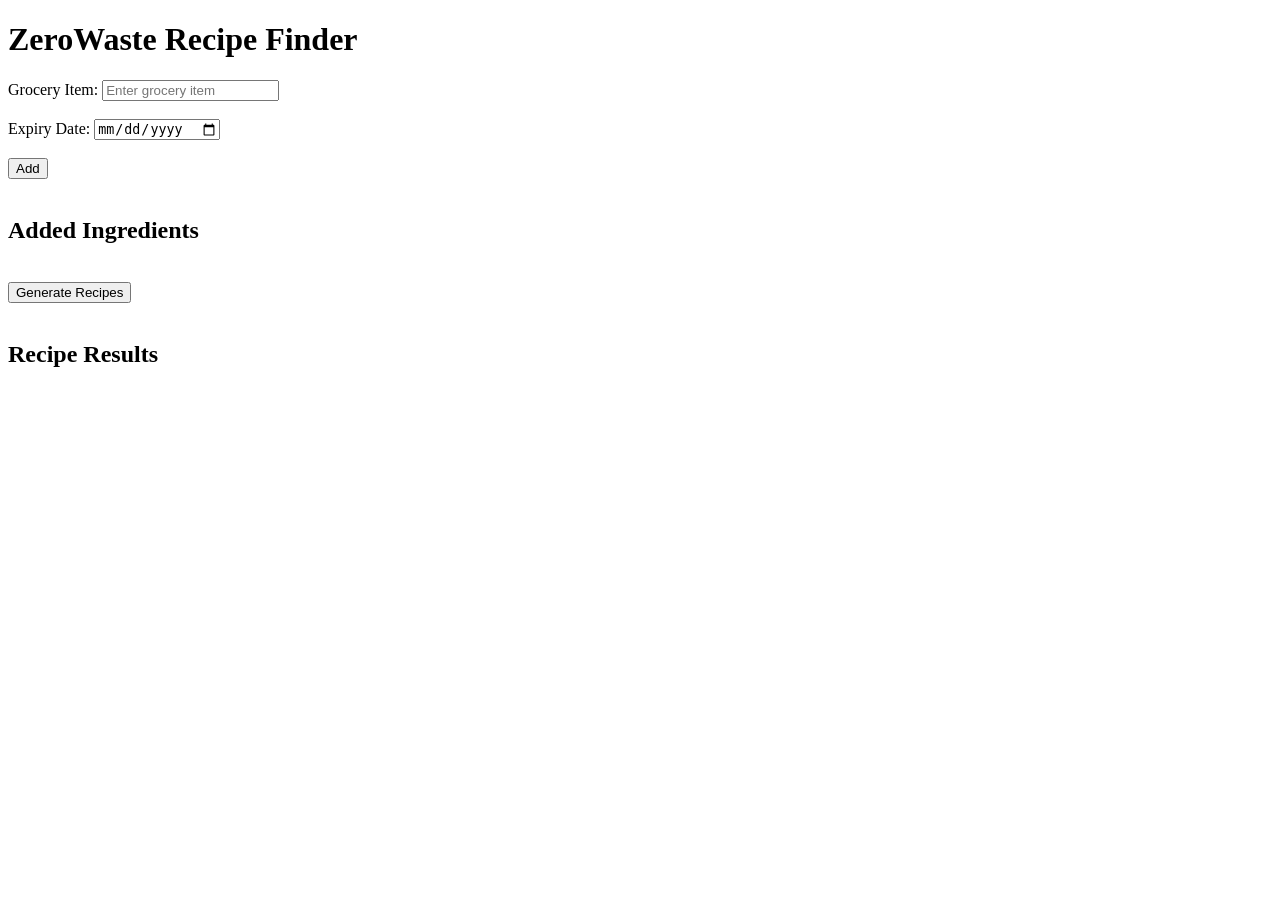
==== index.html @ d617ac3c "Bug fixing Fixed issue where delete button is unavailable after saving an edit  Added instructions t" ====
<!DOCTYPE html>
<html lang="en">
<head>
    <meta charset="UTF-8">
    <meta name="viewport" content="width=device-width, initial-scale=1.0">
    <script src="script.js" defer></script> 
    <title>ZeroWaste</title>
</head>
<body>
    <h1>ZeroWaste Recipe Finder</h1>

    <label for="grocery-item">Grocery Item:</label>
    <input type="text" id="grocery-item" placeholder="Enter grocery item">
    <br><br>

    <label for="expiry-date">Expiry Date:</label>
    <input type="date" id="expiry-date">
    <br><br>

    <button onclick="addItemToList()">Add</button>
    <br><br>

    <h2>Added Ingredients</h2>
    <ul id="added-items">
        <!-- Ingredients will be dynamically added here -->
    </ul>
    <br>

    <button onclick="apiCall()">Generate Recipes</button>
    <br><br>

    <h2>Recipe Results</h2>
    <div id="recipe-results">
        <!-- Recipes will be dynamically added here -->
    </div>
</body>
</html>
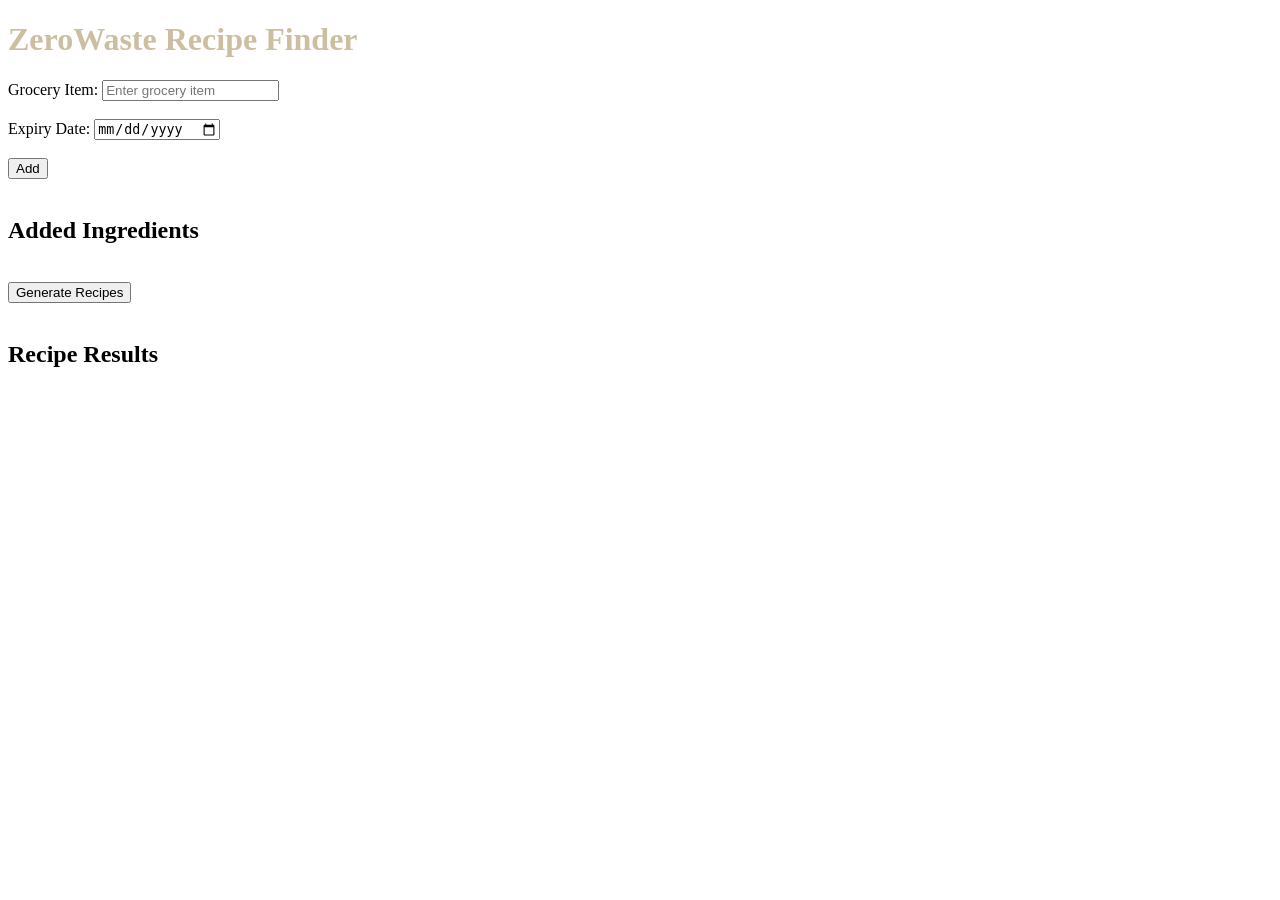
==== commit a47c4beb: "Removed Instructions, started CSS" ====
--- a/index.html
+++ b/index.html
@@ -4,6 +4,7 @@
     <meta charset="UTF-8">
     <meta name="viewport" content="width=device-width, initial-scale=1.0">
     <script src="script.js" defer></script> 
+    <link rel="stylesheet" href="style.css">
     <title>ZeroWaste</title>
 </head>
 <body>
--- a/style.css
+++ b/style.css
@@ -0,0 +1,3 @@
+h1{
+    color: #CCBEA1
+}
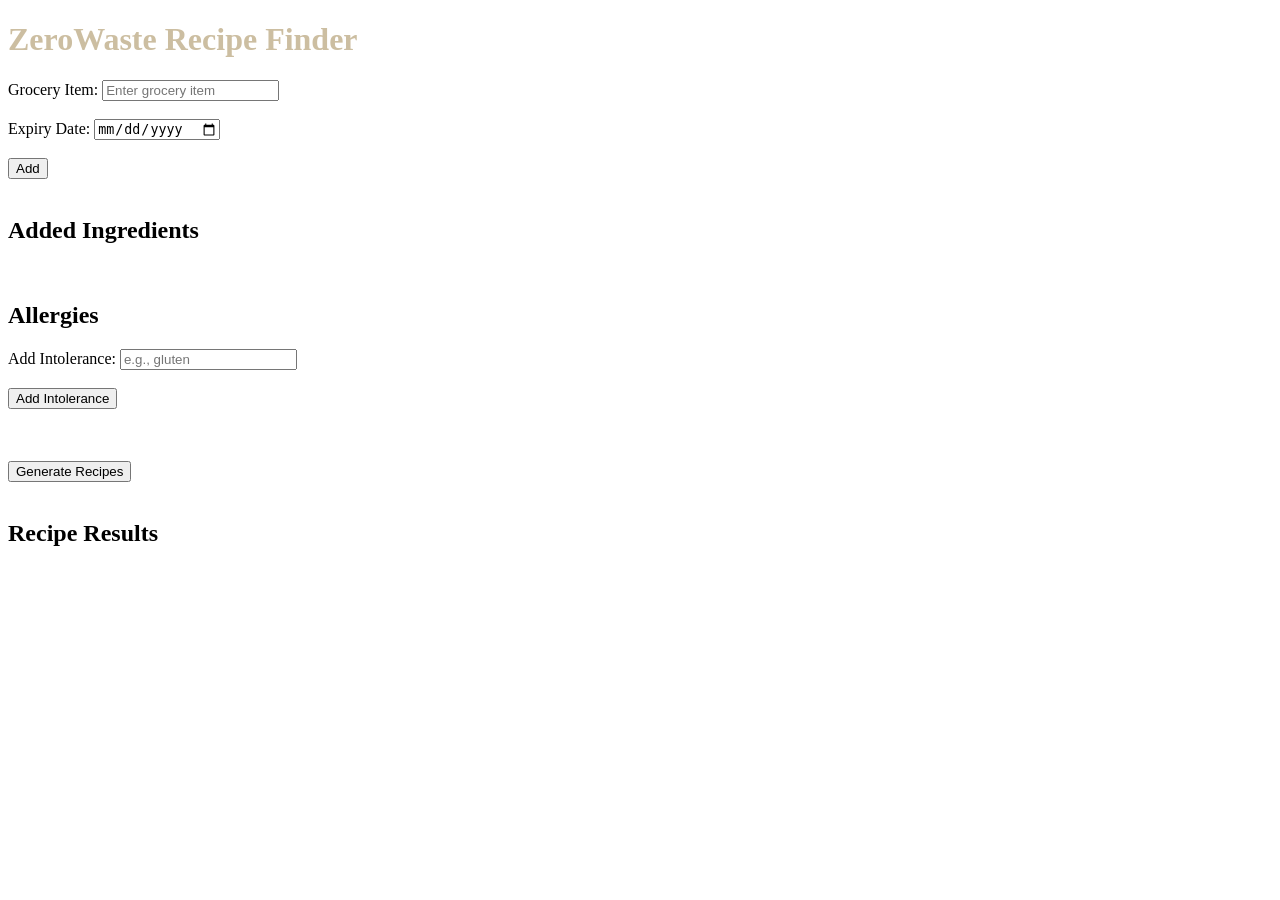
==== commit 3eeb5153: "Added intolerance/allergy button" ====
--- a/index.html
+++ b/index.html
@@ -22,17 +22,24 @@
     <br><br>
 
     <h2>Added Ingredients</h2>
-    <ul id="added-items">
-        <!-- Ingredients will be dynamically added here -->
-    </ul>
+    <ul id="added-items"></ul>
+    <br>
+
+    <h2>Allergies</h2>
+    <label for="intolerance-item">Add Intolerance:</label>
+    <input type="text" id="intolerance-item" placeholder="e.g., gluten">
+    <br><br>
+
+    <button onclick="addIntolerance()">Add Intolerance</button>
+    <br><br>
+
+    <ul id="intolerances-list"></ul>
     <br>
 
     <button onclick="apiCall()">Generate Recipes</button>
     <br><br>
 
     <h2>Recipe Results</h2>
-    <div id="recipe-results">
-        <!-- Recipes will be dynamically added here -->
-    </div>
+    <div id="recipe-results"></div>
 </body>
 </html>
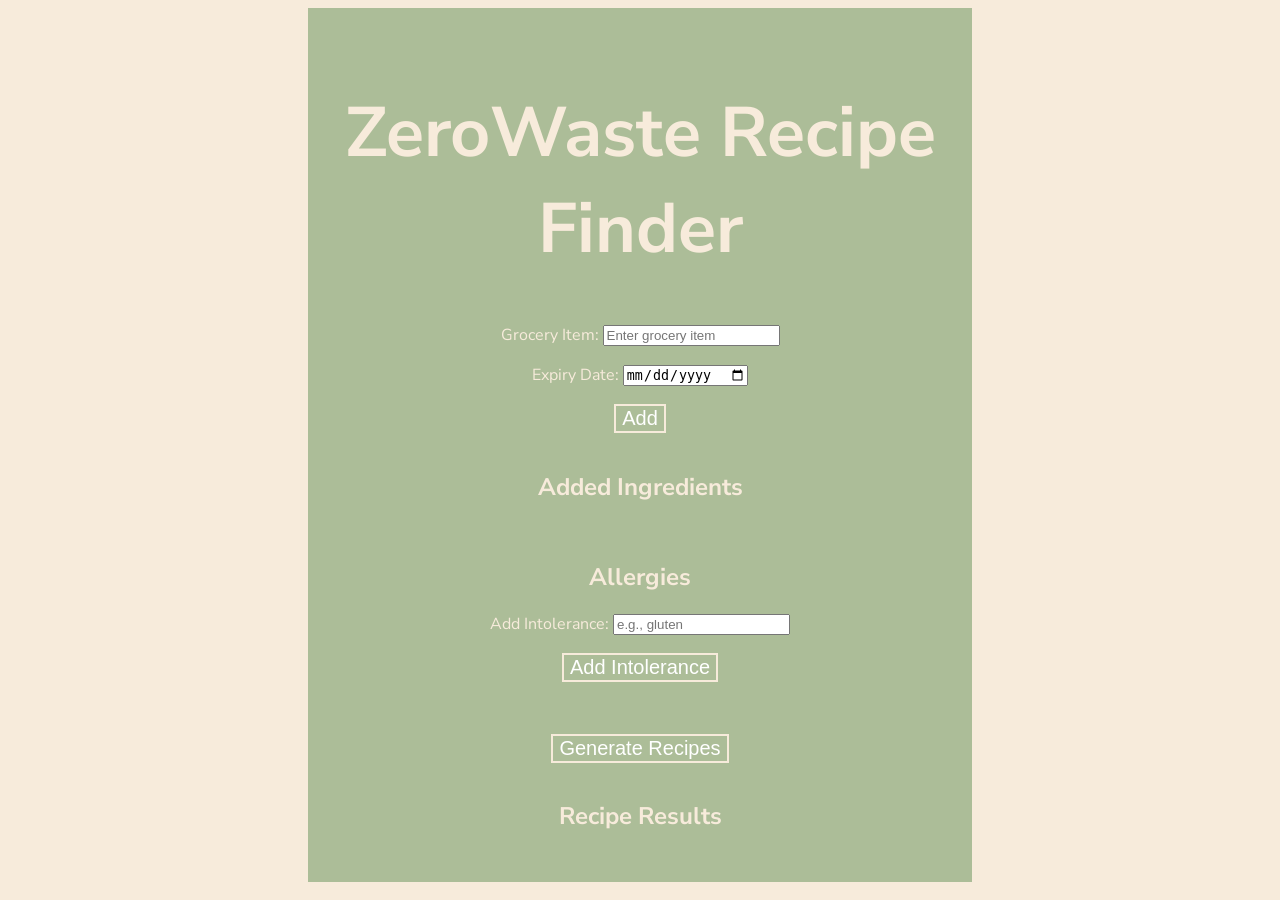
==== commit 95ecdc0f: "CSS" ====
--- a/index.html
+++ b/index.html
@@ -5,41 +5,48 @@
     <meta name="viewport" content="width=device-width, initial-scale=1.0">
     <script src="script.js" defer></script> 
     <link rel="stylesheet" href="style.css">
+    <link rel="preconnect" href="https://fonts.googleapis.com">
+    <link rel="preconnect" href="https://fonts.gstatic.com" crossorigin>
+    <link href="https://fonts.googleapis.com/css2?family=Inter:wght@100..900&family=Nunito+Sans:ital,opsz,wght@0,6..12,200..1000;1,6..12,200..1000&display=swap" rel="stylesheet">
     <title>ZeroWaste</title>
 </head>
 <body>
-    <h1>ZeroWaste Recipe Finder</h1>
+<div class="recipe-container">
+    <h1 class="text" style="font-size: 70px;">ZeroWaste Recipe Finder</h1>
 
-    <label for="grocery-item">Grocery Item:</label>
+    <label for="grocery-item" class="text">Grocery Item:</label>
     <input type="text" id="grocery-item" placeholder="Enter grocery item">
     <br><br>
 
-    <label for="expiry-date">Expiry Date:</label>
+    <label for="expiry-date" class="text">Expiry Date:</label>
     <input type="date" id="expiry-date">
     <br><br>
 
-    <button onclick="addItemToList()">Add</button>
+    <button onclick="addItemToList()" class="button">Add</button>
     <br><br>
 
-    <h2>Added Ingredients</h2>
+    <h2 class="text">Added Ingredients</h2>
     <ul id="added-items"></ul>
     <br>
 
-    <h2>Allergies</h2>
-    <label for="intolerance-item">Add Intolerance:</label>
+    <h2 class="text">Allergies</h2>
+    <label for="intolerance-item" class="text">Add Intolerance:</label>
     <input type="text" id="intolerance-item" placeholder="e.g., gluten">
     <br><br>
 
-    <button onclick="addIntolerance()">Add Intolerance</button>
+    <button onclick="addIntolerance()" class="button">Add Intolerance</button>
     <br><br>
 
     <ul id="intolerances-list"></ul>
     <br>
 
-    <button onclick="apiCall()">Generate Recipes</button>
+    <button onclick="apiCall()" class="button">Generate Recipes</button>
     <br><br>
 
-    <h2>Recipe Results</h2>
-    <div id="recipe-results"></div>
+    <h2 class="text">Recipe Results</h2>
+    <div id="recipe-results">
+        <!-- Recipes will be dynamically added here -->
+    </div>
+</div>
 </body>
 </html>
--- a/style.css
+++ b/style.css
@@ -1,3 +1,30 @@
-h1{
-    color: #CCBEA1
+.text{
+    color: #f7ebdb;
+    font-family: "Nunito Sans", sans-serif;
+}
+
+body{
+    background-color: #f7ebdb;
+}
+
+.button{
+    background-color: #acbd98;
+    color: white;
+    border: 2px solid #f7ebdb;
+    font-size: 20px;
+}
+
+.button:hover{
+    background-color: #f7ebdb;
+    color: #acbd98;
+}
+
+.recipe-container{
+    text-align: center;
+    background-color: #acbd98;
+    padding: 30px;
+    margin-right: 300px;
+    margin-left: 300px;
+    margin-top: 0px;
+    margin-bottom: 0px;
 }
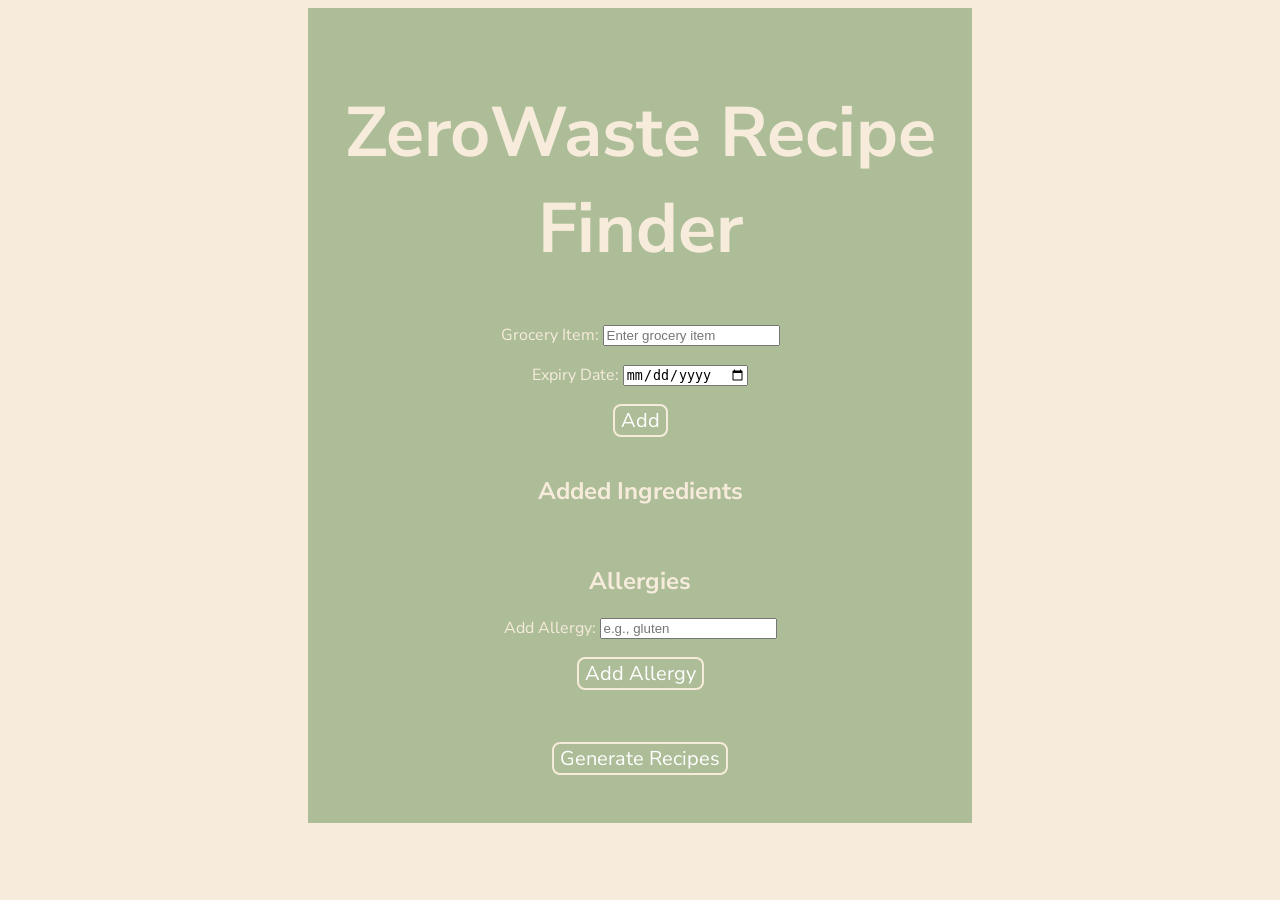
==== commit 686f6df9: "Changed API key" ====
--- a/index.html
+++ b/index.html
@@ -30,11 +30,11 @@
     <br>
 
     <h2 class="text">Allergies</h2>
-    <label for="intolerance-item" class="text">Add Intolerance:</label>
+    <label for="intolerance-item" class="text">Add Allergy:</label>
     <input type="text" id="intolerance-item" placeholder="e.g., gluten">
     <br><br>
 
-    <button onclick="addIntolerance()" class="button">Add Intolerance</button>
+    <button onclick="addIntolerance()" class="button">Add Allergy</button>
     <br><br>
 
     <ul id="intolerances-list"></ul>
@@ -43,7 +43,6 @@
     <button onclick="apiCall()" class="button">Generate Recipes</button>
     <br><br>
 
-    <h2 class="text">Recipe Results</h2>
     <div id="recipe-results">
         <!-- Recipes will be dynamically added here -->
     </div>
--- a/style.css
+++ b/style.css
@@ -11,7 +11,10 @@
     background-color: #acbd98;
     color: white;
     border: 2px solid #f7ebdb;
+    font-family: "Nunito Sans", sans-serif;
     font-size: 20px;
+    border-radius: 8px;
+
 }
 
 .button:hover{
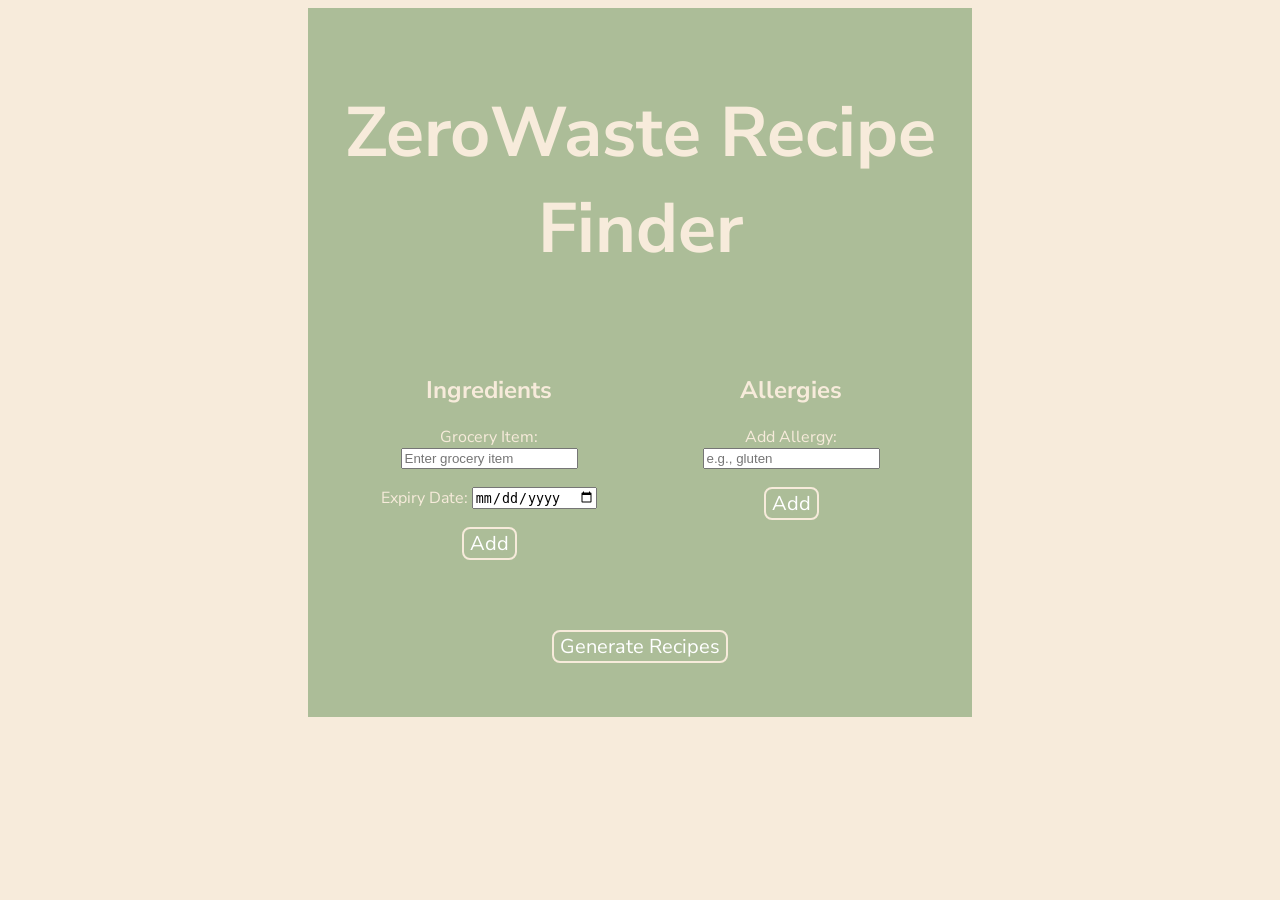
==== commit 45868387: "Big changes" ====
--- a/index.html
+++ b/index.html
@@ -14,31 +14,38 @@
 <div class="recipe-container">
     <h1 class="text" style="font-size: 70px;">ZeroWaste Recipe Finder</h1>
 
-    <label for="grocery-item" class="text">Grocery Item:</label>
-    <input type="text" id="grocery-item" placeholder="Enter grocery item">
-    <br><br>
+    <div class="box-wrapper">
+        <div class="box">
 
-    <label for="expiry-date" class="text">Expiry Date:</label>
-    <input type="date" id="expiry-date">
-    <br><br>
+            <h2 class="text">Ingredients</h2>
 
-    <button onclick="addItemToList()" class="button">Add</button>
-    <br><br>
+            <label for="grocery-item" class="text">Grocery Item:</label>
+            <input type="text" id="grocery-item" placeholder="Enter grocery item">
+            <br><br>
 
-    <h2 class="text">Added Ingredients</h2>
-    <ul id="added-items"></ul>
-    <br>
+            <label for="expiry-date" class="text">Expiry Date:</label>
+            <input type="date" id="expiry-date">
+            <br><br>
 
-    <h2 class="text">Allergies</h2>
-    <label for="intolerance-item" class="text">Add Allergy:</label>
-    <input type="text" id="intolerance-item" placeholder="e.g., gluten">
-    <br><br>
+            <button onclick="addItemToList()" class="button">Add</button>
+            <br><br>
 
-    <button onclick="addIntolerance()" class="button">Add Allergy</button>
-    <br><br>
+            <ul id="added-items"></ul>
+        </div>      
 
-    <ul id="intolerances-list"></ul>
-    <br>
+        <div class="box">
+            <h2 class="text">Allergies</h2>
+            <label for="intolerance-item" class="text">Add Allergy:</label>
+            <input type="text" id="intolerance-item" placeholder="e.g., gluten">
+            <br><br>
+
+            <button onclick="addIntolerance()" class="button">Add</button>
+            <br><br>
+
+            <ul id="intolerances-list"></ul>
+            <br>
+        </div>  
+    </div>
 
     <button onclick="apiCall()" class="button">Generate Recipes</button>
     <br><br>
--- a/style.css
+++ b/style.css
@@ -14,7 +14,14 @@
     font-family: "Nunito Sans", sans-serif;
     font-size: 20px;
     border-radius: 8px;
+    margin-right: 3px;
+    margin-left: 3px;
+    margin-bottom: 6px;
 
+}
+
+li {
+    list-style-type: none;
 }
 
 .button:hover{
@@ -30,4 +37,16 @@
     margin-left: 300px;
     margin-top: 0px;
     margin-bottom: 0px;
+    justify-content: space-between;
+}
+
+.box-wrapper{
+    display: flex;
+    justify-content: space-between;
+}
+.box{
+    flex: 1;
+    padding: 20px;
+    margin: 10px;
+    box-sizing: border-box;
 }
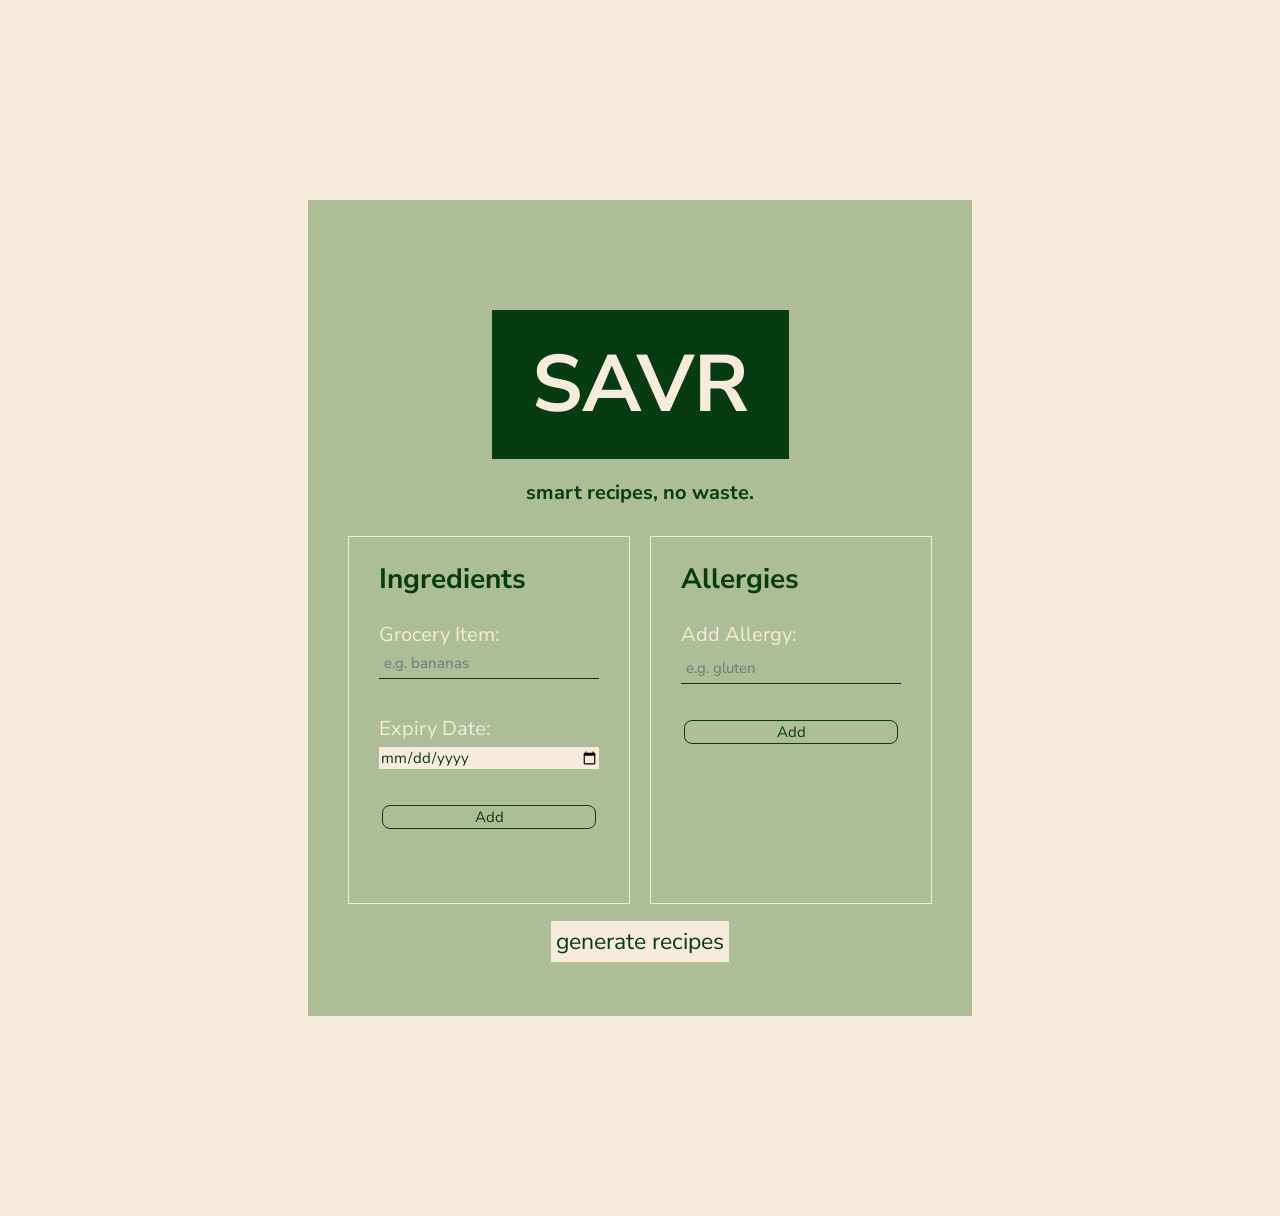
==== commit 53bb959b: "Final push" ====
--- a/index.html
+++ b/index.html
@@ -12,18 +12,18 @@
 </head>
 <body>
 <div class="recipe-container">
-    <h1 class="text" style="font-size: 70px;">ZeroWaste Recipe Finder</h1>
-
+    <h3 class="text title-box" style="font-size: 80px; margin-bottom: 0">SAVR</h3>
+    <h3 class="text" style="color: rgb(6, 60, 15); font-size: 20px;">smart recipes, no waste.</h3>
     <div class="box-wrapper">
         <div class="box">
 
-            <h2 class="text">Ingredients</h2>
+            <h2 class="text" style="color: rgb(6, 60, 15); font-size: 28px;">Ingredients</h2>
 
-            <label for="grocery-item" class="text">Grocery Item:</label>
-            <input type="text" id="grocery-item" placeholder="Enter grocery item">
+            <label class="text" style="font-size: 20px;">Grocery Item:</label>
+            <input type="text" id="grocery-item" placeholder="e.g. bananas">
             <br><br>
 
-            <label for="expiry-date" class="text">Expiry Date:</label>
+            <label for="expiry-date" class="text" style="font-size: 20px; padding-bottom: 5px">Expiry Date:</label>
             <input type="date" id="expiry-date">
             <br><br>
 
@@ -34,9 +34,9 @@
         </div>      
 
         <div class="box">
-            <h2 class="text">Allergies</h2>
-            <label for="intolerance-item" class="text">Add Allergy:</label>
-            <input type="text" id="intolerance-item" placeholder="e.g., gluten">
+            <h2 class="text" style="color: rgb(6, 60, 15); font-size: 28px;">Allergies</h2>
+            <label for="intolerance-item" class="text" style="font-size: 20px; padding-bottom: 5px">Add Allergy:</label>
+            <input type="text" id="intolerance-item" placeholder="e.g. gluten">
             <br><br>
 
             <button onclick="addIntolerance()" class="button">Add</button>
@@ -47,11 +47,11 @@
         </div>  
     </div>
 
-    <button onclick="apiCall()" class="button">Generate Recipes</button>
+    <button onclick="apiCall()" class="button-generate">generate recipes</button>
     <br><br>
 
     <div id="recipe-results">
-        <!-- Recipes will be dynamically added here -->
+        <!-- Recipes will be added here -->
     </div>
 </div>
 </body>
--- a/style.css
+++ b/style.css
@@ -1,33 +1,116 @@
 .text{
     color: #f7ebdb;
     font-family: "Nunito Sans", sans-serif;
+}
+
+.text-results{
+    color: #f7ebdb;
+    font-size: 28px;
+    font-family: "Nunito Sans", sans-serif;
+}
+
+.text-list{
+    color: rgb(6, 60, 15);
+    font-family: "Nunito Sans", sans-serif;
+    font-size: 20px;
 }
 
 body{
     background-color: #f7ebdb;
 }
 
+.title-box{
+    background-color:  rgb(6, 60, 15);
+    padding: 20px 40px;
+    display: inline-block;
+    text-align: center;
+}
+
 .button{
     background-color: #acbd98;
-    color: white;
-    border: 2px solid #f7ebdb;
+    color: rgb(6, 60, 15);
+    border: 1px solid rgb(6, 60, 15);
     font-family: "Nunito Sans", sans-serif;
-    font-size: 20px;
+    font-size: 15px;
     border-radius: 8px;
     margin-right: 3px;
     margin-left: 3px;
     margin-bottom: 6px;
+}
 
+.button:hover{
+    background-color: #f7ebdb;
+    color: rgb(6, 60, 15);
+}
+
+.button-delete{
+    background-color: #acbd98;
+    color: red;
+    font-family: "Nunito Sans", sans-serif;
+    border: none;
+    font-size: 15px;
+    margin-right: 3px;
+    margin-left: 2px;
+    margin-bottom: 6px;
+}
+
+.button-delete:hover{
+    background-color: #f7ebdb;
+    border-radius: 5px;
+    color: red;
+}
+
+.button-generate{
+    background-color: #f7ebdb;
+    color: rgb(6, 60, 15);
+    border: none;
+    font-family: "Nunito Sans", sans-serif;
+    padding: 5px;
+    font-size: 23px;
+    margin-top: 7px;
+    border-radius: 0px;
+    margin-bottom: 6px;
+}
+
+.button-generate:hover{
+    color: #f7ebdb;
+    background-color: rgb(6, 60, 15);
+}
+
+
+.list-design{
+    display: flex;
+    justify-content: center;
+    flex-direction: column;
 }
 
 li {
     list-style-type: none;
 }
 
-.button:hover{
+input[type=text] {
+    border: none;
+    border-bottom: 1px solid rgb(6, 60, 15);
+    background-color: transparent;
+    color: rgb(6, 60, 15);
+    font-family: "Nunito Sans", sans-serif;
+    outline: none;
+    padding: 5px;
+    font-size: 15px;
+
+  }
+
+input[type=date] {
+    font-size: 15px;
+    font-family: "Nunito Sans", sans-serif;
     background-color: #f7ebdb;
-    color: #acbd98;
-}
+    border: none;
+    color:rgb(6, 60, 15);
+    
+
+  }
+
+
 
 .recipe-container{
     text-align: center;
@@ -35,18 +118,38 @@
     padding: 30px;
     margin-right: 300px;
     margin-left: 300px;
-    margin-top: 0px;
-    margin-bottom: 0px;
+    margin-top: 200px;
+    margin-bottom: 200px;
     justify-content: space-between;
 }
 
 .box-wrapper{
     display: flex;
-    justify-content: space-between;
+    justify-content: center;
 }
 .box{
     flex: 1;
-    padding: 20px;
     margin: 10px;
     box-sizing: border-box;
+    border: 1px solid #f7ebdb;
+    text-align: left;
+    display: flex;
+    padding-left: 30px;
+    padding-right: 30px;
+    flex-direction: column;
+    width: 30%;
+    justify-content: flex-start;
+}
+
+.box-recipe{
+    flex: 1;
+    margin: 10px;
+    box-sizing: border-box;
+    text-align: center;
+    display: flex;
+    padding-left: 30px;
+    padding-right: 30px;
+    flex-direction: column;
+    width: 30%;
+    justify-content: flex-start;
 }
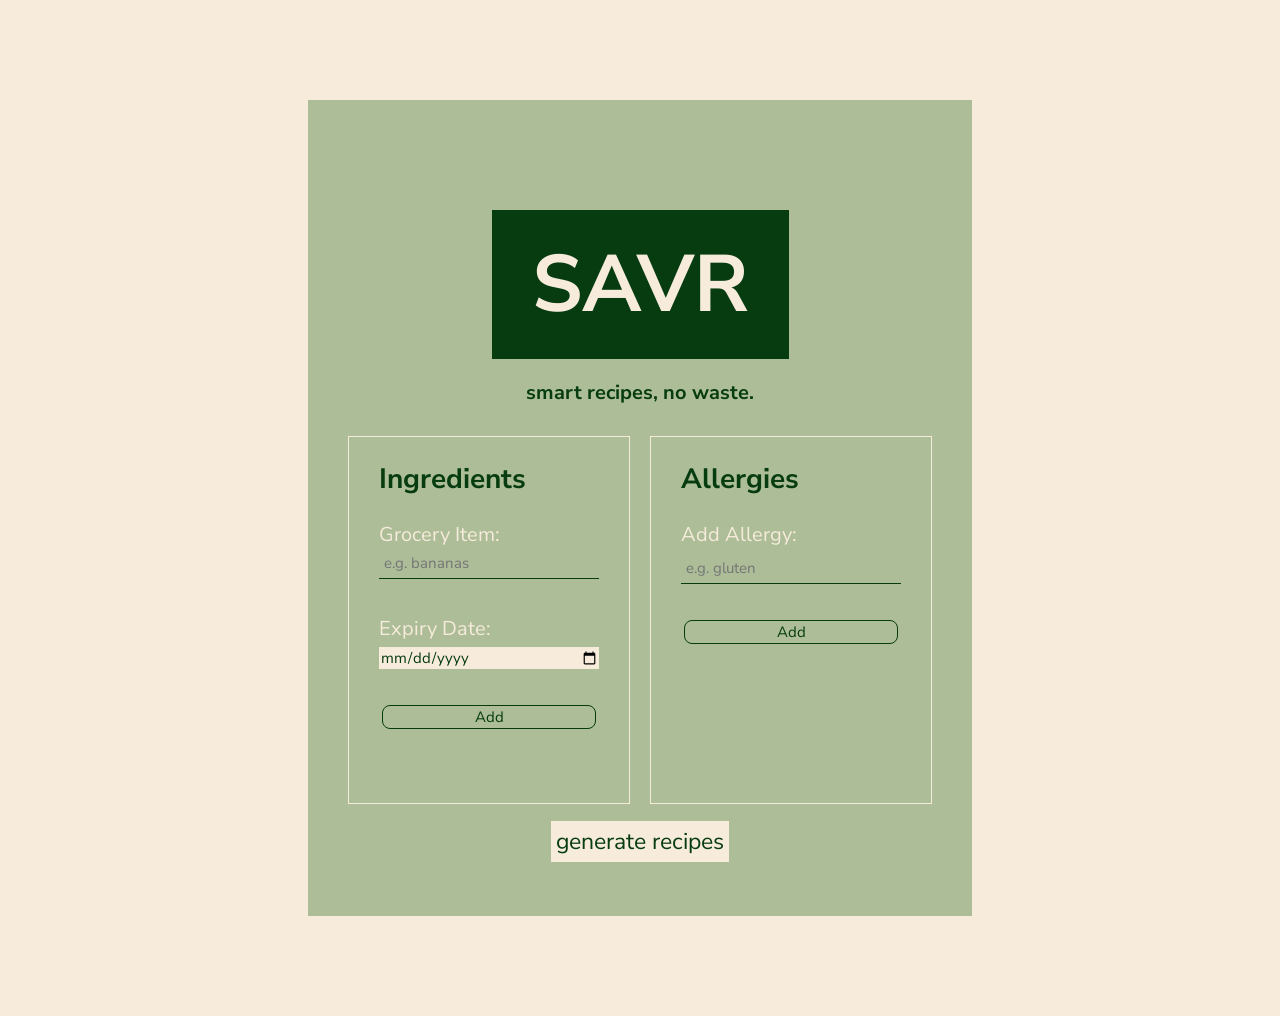
==== commit 69b17dda: "Version to SUBMIT (API Placeholder)" ====
--- a/index.html
+++ b/index.html
@@ -8,7 +8,7 @@
     <link rel="preconnect" href="https://fonts.googleapis.com">
     <link rel="preconnect" href="https://fonts.gstatic.com" crossorigin>
     <link href="https://fonts.googleapis.com/css2?family=Inter:wght@100..900&family=Nunito+Sans:ital,opsz,wght@0,6..12,200..1000;1,6..12,200..1000&display=swap" rel="stylesheet">
-    <title>ZeroWaste</title>
+    <title>SAVR</title>
 </head>
 <body>
 <div class="recipe-container">
--- a/style.css
+++ b/style.css
@@ -118,8 +118,8 @@
     padding: 30px;
     margin-right: 300px;
     margin-left: 300px;
-    margin-top: 200px;
-    margin-bottom: 200px;
+    margin-top: 100px;
+    margin-bottom: 100px;
     justify-content: space-between;
 }
 
